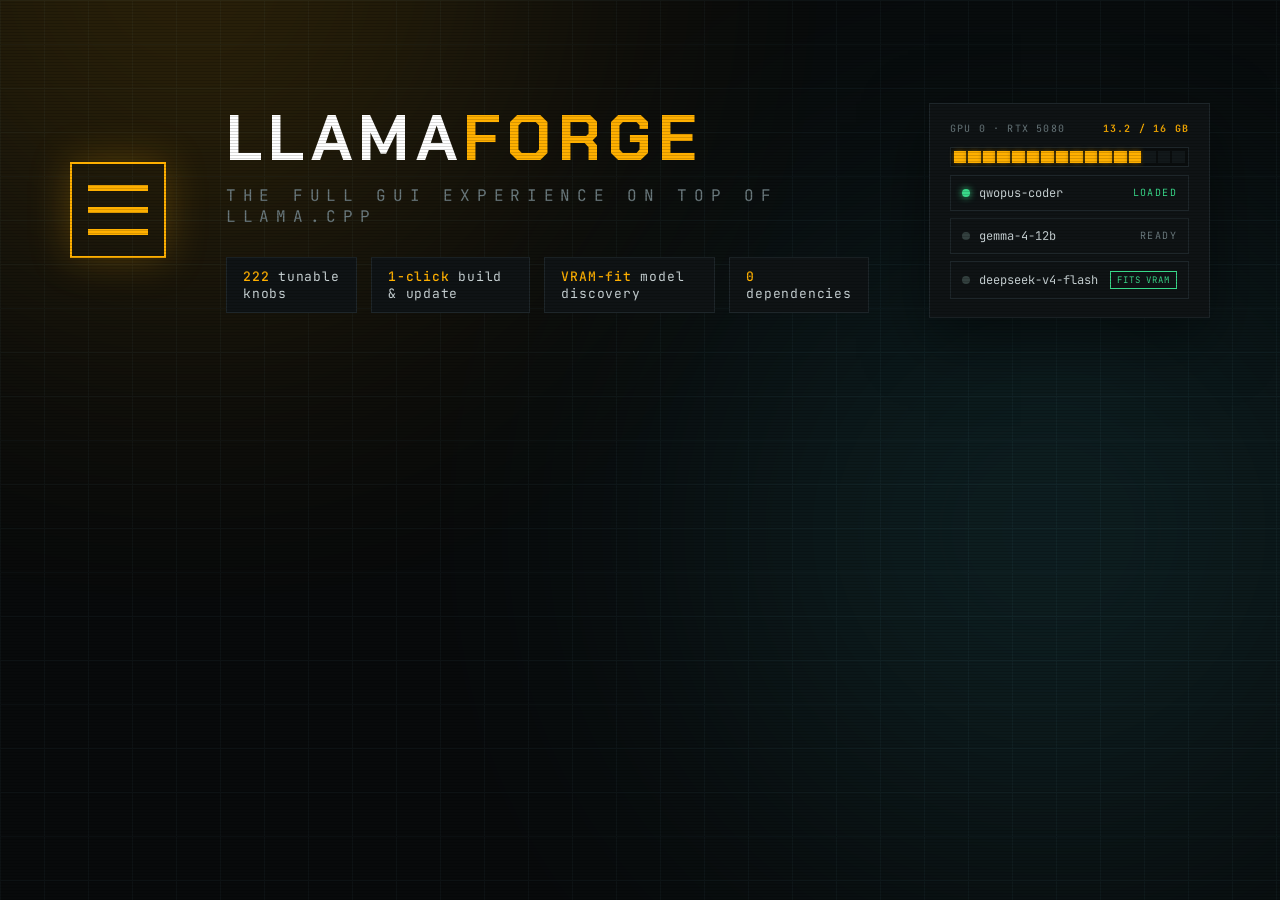
==== docs/hero.html @ 94600146 "README: hero banner + badges" ====
<!DOCTYPE html>
<html>
<head>
<meta charset="utf-8">
<link href="https://fonts.googleapis.com/css2?family=Chakra+Petch:wght@400;600;700&family=JetBrains+Mono:wght@400;500;700&display=swap" rel="stylesheet">
<style>
:root{--bg:#080a0b;--panel:#0f1315;--hair:#1e262a;--ink:#c8d2d4;--dim:#6b7a7e;
  --amber:#ffb000;--amber-dim:#7a5600;--cyan:#3fd7e6;--green:#39d98a;--red:#ff5c57;--grid:#0d1214}
*{box-sizing:border-box;margin:0}
body{width:1280px;height:420px;overflow:hidden;background:var(--bg);
  font-family:'JetBrains Mono',monospace;position:relative;
  background-image:linear-gradient(var(--grid) 1px,transparent 1px),linear-gradient(90deg,var(--grid) 1px,transparent 1px);
  background-size:44px 44px}
body::after{content:"";position:fixed;inset:0;pointer-events:none;
  background:repeating-linear-gradient(0deg,rgba(0,0,0,.15) 0,rgba(0,0,0,.15) 1px,transparent 1px,transparent 3px)}
.glow{position:absolute;width:700px;height:700px;border-radius:50%;filter:blur(140px);opacity:.14}
.g1{background:var(--amber);top:-380px;left:-160px}
.g2{background:var(--cyan);bottom:-460px;right:-120px;opacity:.10}
.wrap{position:relative;height:100%;display:flex;align-items:center;padding:0 70px;gap:60px}
.logo{width:96px;height:96px;border:2px solid var(--amber);position:relative;flex:none;box-shadow:0 0 40px rgba(255,176,0,.25)}
.logo::before{content:"";position:absolute;left:16px;right:16px;top:50%;height:6px;transform:translateY(-3px);
  background:var(--amber);box-shadow:0 -22px 0 var(--amber),0 22px 0 var(--amber)}
h1{font-family:'Chakra Petch';font-weight:700;font-size:64px;letter-spacing:.1em;color:#fff;line-height:1}
h1 span{color:var(--amber)}
.tag{color:var(--dim);font-size:16px;letter-spacing:.42em;text-transform:uppercase;margin-top:14px}
.feats{display:flex;gap:14px;margin-top:30px}
.feat{border:1px solid var(--hair);background:var(--panel);padding:10px 16px;font-size:13px;color:var(--ink);letter-spacing:.06em}
.feat b{color:var(--amber);font-weight:500}
.panel{margin-left:auto;width:360px;background:var(--panel);border:1px solid var(--hair);padding:18px 20px;box-shadow:0 20px 60px rgba(0,0,0,.5)}
.ph{display:flex;justify-content:space-between;font-size:10px;letter-spacing:.12em;color:var(--dim);text-transform:uppercase;margin-bottom:12px;white-space:nowrap;gap:10px}
.ph b{color:var(--amber);font-weight:600}
.meter{height:20px;background:#0a0d0e;border:1px solid var(--hair);display:flex;gap:2px;padding:3px;margin-bottom:8px}
.seg{flex:1;background:#12181a}.on{background:var(--amber);box-shadow:0 0 5px var(--amber-dim)}
.mrow{display:flex;justify-content:space-between;align-items:center;font-size:12px;color:var(--ink);
  border:1px solid var(--hair);padding:9px 11px;margin-top:7px;white-space:nowrap;gap:10px}
.led{width:8px;height:8px;border-radius:50%;display:inline-block;margin-right:9px}
.lg{background:var(--green);box-shadow:0 0 7px var(--green)}
.ld{background:#33403f}
.st{font-size:10px;letter-spacing:.14em;color:var(--green)}
.std{font-size:10px;letter-spacing:.14em;color:var(--dim)}
.fit{font-size:9px;letter-spacing:.1em;color:var(--green);border:1px solid var(--green);padding:2px 6px}
</style>
</head>
<body>
<div class="glow g1"></div><div class="glow g2"></div>
<div class="wrap">
  <div class="logo"></div>
  <div>
    <h1>LLAMA<span>FORGE</span></h1>
    <div class="tag">The full GUI experience on top of llama.cpp</div>
    <div class="feats">
      <div class="feat"><b>222</b> tunable knobs</div>
      <div class="feat"><b>1-click</b> build &amp; update</div>
      <div class="feat"><b>VRAM-fit</b> model discovery</div>
      <div class="feat"><b>0</b> dependencies</div>
    </div>
  </div>
  <div class="panel">
    <div class="ph"><span>GPU 0 &middot; RTX 5080</span><b>13.2 / 16 GB</b></div>
    <div class="meter">
      <div class="seg on"></div><div class="seg on"></div><div class="seg on"></div><div class="seg on"></div>
      <div class="seg on"></div><div class="seg on"></div><div class="seg on"></div><div class="seg on"></div>
      <div class="seg on"></div><div class="seg on"></div><div class="seg on"></div><div class="seg on"></div>
      <div class="seg on"></div><div class="seg"></div><div class="seg"></div><div class="seg"></div>
    </div>
    <div class="mrow"><span><span class="led lg"></span>qwopus-coder</span><span class="st">LOADED</span></div>
    <div class="mrow"><span><span class="led ld"></span>gemma-4-12b</span><span class="std">READY</span></div>
    <div class="mrow"><span><span class="led ld"></span>deepseek-v4-flash</span><span class="fit">FITS VRAM</span></div>
  </div>
</div>
</body>
</html>
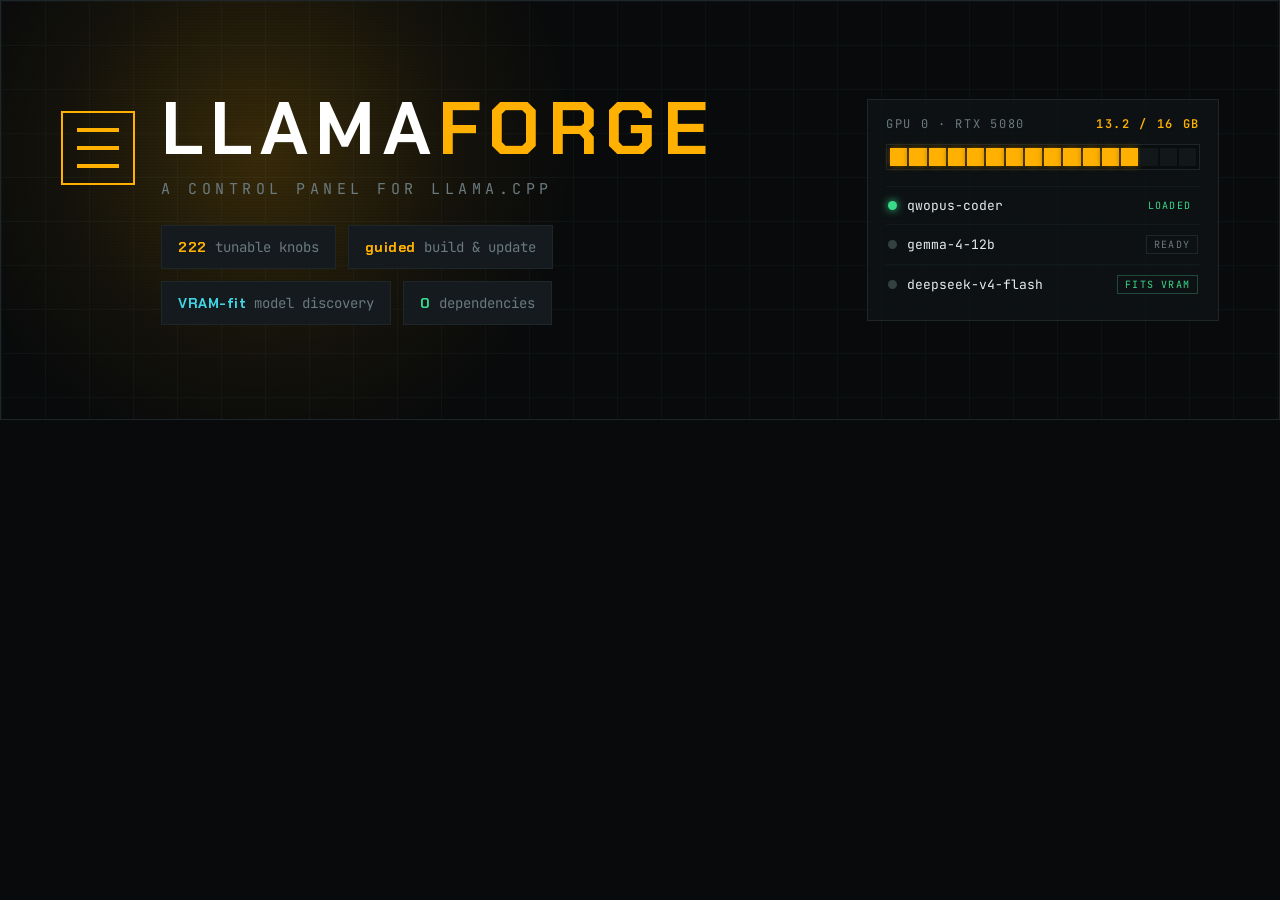
==== commit 40f80109: "docs: sync hero.html source with regenerated banner Co-Authored-By: Claude Opus 4.8 <noreply@anthrop" ====
--- a/docs/hero.html
+++ b/docs/hero.html
@@ -1,71 +1,83 @@
 <!DOCTYPE html>
-<html>
+<html lang="en">
 <head>
 <meta charset="utf-8">
+<!-- Source for docs/hero.png. Regenerate at 1280x420 with Chrome headless:
+     chrome --headless --disable-gpu --force-device-scale-factor=2 \
+       --window-size=1280,420 --virtual-time-budget=4000 \
+       --screenshot=docs/_hero_2x.png file:///.../docs/hero.html
+     then downscale _hero_2x.png (2560x840) -> docs/hero.png with LANCZOS. -->
+<link rel="preconnect" href="https://fonts.googleapis.com">
+<link rel="preconnect" href="https://fonts.gstatic.com" crossorigin>
 <link href="https://fonts.googleapis.com/css2?family=Chakra+Petch:wght@400;600;700&family=JetBrains+Mono:wght@400;500;700&display=swap" rel="stylesheet">
 <style>
-:root{--bg:#080a0b;--panel:#0f1315;--hair:#1e262a;--ink:#c8d2d4;--dim:#6b7a7e;
-  --amber:#ffb000;--amber-dim:#7a5600;--cyan:#3fd7e6;--green:#39d98a;--red:#ff5c57;--grid:#0d1214}
-*{box-sizing:border-box;margin:0}
-body{width:1280px;height:420px;overflow:hidden;background:var(--bg);
-  font-family:'JetBrains Mono',monospace;position:relative;
+:root{
+  --bg:#080a0b;--panel:#0f1315;--panel2:#141a1d;--hair:#1e262a;
+  --ink:#c8d2d4;--dim:#6b7a7e;--amber:#ffb000;--amber-dim:#7a5600;
+  --cyan:#3fd7e6;--green:#39d98a;--red:#ff5c57;--grid:#0d1214;
+  --mono:'JetBrains Mono',ui-monospace,monospace;--disp:'Chakra Petch',var(--mono);
+}
+*{box-sizing:border-box;margin:0;padding:0}
+html,body{width:1280px;height:420px;overflow:hidden;background:var(--bg);color:var(--ink);font-family:var(--mono)}
+.hero{position:relative;width:1280px;height:420px;overflow:hidden;border:1px solid var(--hair);
   background-image:linear-gradient(var(--grid) 1px,transparent 1px),linear-gradient(90deg,var(--grid) 1px,transparent 1px);
-  background-size:44px 44px}
-body::after{content:"";position:fixed;inset:0;pointer-events:none;
-  background:repeating-linear-gradient(0deg,rgba(0,0,0,.15) 0,rgba(0,0,0,.15) 1px,transparent 1px,transparent 3px)}
-.glow{position:absolute;width:700px;height:700px;border-radius:50%;filter:blur(140px);opacity:.14}
-.g1{background:var(--amber);top:-380px;left:-160px}
-.g2{background:var(--cyan);bottom:-460px;right:-120px;opacity:.10}
-.wrap{position:relative;height:100%;display:flex;align-items:center;padding:0 70px;gap:60px}
-.logo{width:96px;height:96px;border:2px solid var(--amber);position:relative;flex:none;box-shadow:0 0 40px rgba(255,176,0,.25)}
-.logo::before{content:"";position:absolute;left:16px;right:16px;top:50%;height:6px;transform:translateY(-3px);
-  background:var(--amber);box-shadow:0 -22px 0 var(--amber),0 22px 0 var(--amber)}
-h1{font-family:'Chakra Petch';font-weight:700;font-size:64px;letter-spacing:.1em;color:#fff;line-height:1}
+  background-size:44px 44px;display:flex;align-items:center;justify-content:space-between;padding:0 60px}
+.hero::before{content:"";position:absolute;left:-120px;top:-160px;width:760px;height:620px;
+  background:radial-gradient(circle at center,rgba(255,176,0,.20),rgba(255,176,0,.05) 40%,transparent 66%);pointer-events:none}
+.hero::after{content:"";position:absolute;inset:0;pointer-events:none;
+  background:repeating-linear-gradient(0deg,rgba(0,0,0,.16) 0,rgba(0,0,0,.16) 1px,transparent 1px,transparent 3px);
+  mix-blend-mode:multiply;opacity:.5}
+.left{position:relative;z-index:2;display:flex;gap:26px;align-items:flex-start}
+.logo{width:74px;height:74px;border:2px solid var(--amber);position:relative;flex:none;margin-top:16px}
+.logo::before{content:"";position:absolute;left:14px;right:14px;top:50%;height:4px;transform:translateY(-2px);
+  background:var(--amber);box-shadow:0 -18px 0 var(--amber),0 18px 0 var(--amber)}
+h1{font-family:var(--disp);font-weight:700;letter-spacing:.10em;font-size:74px;line-height:.94;color:#fff}
 h1 span{color:var(--amber)}
-.tag{color:var(--dim);font-size:16px;letter-spacing:.42em;text-transform:uppercase;margin-top:14px}
-.feats{display:flex;gap:14px;margin-top:30px}
-.feat{border:1px solid var(--hair);background:var(--panel);padding:10px 16px;font-size:13px;color:var(--ink);letter-spacing:.06em}
-.feat b{color:var(--amber);font-weight:500}
-.panel{margin-left:auto;width:360px;background:var(--panel);border:1px solid var(--hair);padding:18px 20px;box-shadow:0 20px 60px rgba(0,0,0,.5)}
-.ph{display:flex;justify-content:space-between;font-size:10px;letter-spacing:.12em;color:var(--dim);text-transform:uppercase;margin-bottom:12px;white-space:nowrap;gap:10px}
-.ph b{color:var(--amber);font-weight:600}
-.meter{height:20px;background:#0a0d0e;border:1px solid var(--hair);display:flex;gap:2px;padding:3px;margin-bottom:8px}
-.seg{flex:1;background:#12181a}.on{background:var(--amber);box-shadow:0 0 5px var(--amber-dim)}
-.mrow{display:flex;justify-content:space-between;align-items:center;font-size:12px;color:var(--ink);
-  border:1px solid var(--hair);padding:9px 11px;margin-top:7px;white-space:nowrap;gap:10px}
-.led{width:8px;height:8px;border-radius:50%;display:inline-block;margin-right:9px}
-.lg{background:var(--green);box-shadow:0 0 7px var(--green)}
-.ld{background:#33403f}
-.st{font-size:10px;letter-spacing:.14em;color:var(--green)}
-.std{font-size:10px;letter-spacing:.14em;color:var(--dim)}
-.fit{font-size:9px;letter-spacing:.1em;color:var(--green);border:1px solid var(--green);padding:2px 6px}
+.sub{color:var(--dim);font-size:15px;letter-spacing:.30em;text-transform:uppercase;margin:14px 0 26px;font-family:var(--disp)}
+.chips{display:flex;flex-wrap:wrap;gap:12px;max-width:600px}
+.chip{background:var(--panel2);border:1px solid var(--hair);padding:12px 16px;font-size:14px;line-height:1.3}
+.chip b{font-family:var(--disp);font-weight:700;letter-spacing:.04em}
+.chip .amber{color:var(--amber)}.chip .green{color:var(--green)}.chip .cyan{color:var(--cyan)}
+.chip span{color:var(--dim)}
+.panel{position:relative;z-index:2;width:352px;background:rgba(15,19,21,.85);border:1px solid var(--hair);padding:16px 18px;flex:none}
+.phead{display:flex;justify-content:space-between;align-items:baseline;font-size:12px;letter-spacing:.14em;text-transform:uppercase}
+.phead .g{color:var(--dim)}.phead .v{color:var(--amber);font-family:var(--disp);font-weight:600}
+.meter{height:26px;background:#0a0d0e;border:1px solid var(--hair);display:flex;gap:2px;padding:3px;margin:12px 0 16px}
+.seg{flex:1;background:#12181a}.seg.on{background:var(--amber);box-shadow:0 0 6px var(--amber-dim)}
+.mrow{display:flex;align-items:center;gap:10px;padding:10px 2px;border-top:1px solid #131a1c}
+.led{width:9px;height:9px;border-radius:50%;background:#33403f;flex:none}
+.led.loaded{background:var(--green);box-shadow:0 0 8px var(--green)}
+.mname{flex:1;color:#e6eeef;font-size:13px;overflow:hidden;text-overflow:ellipsis;white-space:nowrap}
+.mtag{font-size:10px;letter-spacing:.12em;text-transform:uppercase;color:var(--dim);border:1px solid var(--hair);padding:2px 7px}
+.mtag.load{color:var(--green);border:none}.mtag.fit{color:var(--green);border-color:#1f4a37}
 </style>
 </head>
 <body>
-<div class="glow g1"></div><div class="glow g2"></div>
-<div class="wrap">
-  <div class="logo"></div>
-  <div>
-    <h1>LLAMA<span>FORGE</span></h1>
-    <div class="tag">The full GUI experience on top of llama.cpp</div>
-    <div class="feats">
-      <div class="feat"><b>222</b> tunable knobs</div>
-      <div class="feat"><b>1-click</b> build &amp; update</div>
-      <div class="feat"><b>VRAM-fit</b> model discovery</div>
-      <div class="feat"><b>0</b> dependencies</div>
+<div class="hero">
+  <div class="left">
+    <div class="logo"></div>
+    <div>
+      <h1>LLAMA<span>FORGE</span></h1>
+      <div class="sub">a control panel for llama.cpp</div>
+      <div class="chips">
+        <div class="chip"><b class="amber">222</b> <span>tunable knobs</span></div>
+        <div class="chip"><b class="amber">guided</b> <span>build &amp; update</span></div>
+        <div class="chip"><b class="cyan">VRAM-fit</b> <span>model discovery</span></div>
+        <div class="chip"><b class="green">0</b> <span>dependencies</span></div>
+      </div>
     </div>
   </div>
   <div class="panel">
-    <div class="ph"><span>GPU 0 &middot; RTX 5080</span><b>13.2 / 16 GB</b></div>
+    <div class="phead"><span class="g">GPU 0 &middot; RTX 5080</span><span class="v">13.2 / 16 GB</span></div>
     <div class="meter">
       <div class="seg on"></div><div class="seg on"></div><div class="seg on"></div><div class="seg on"></div>
       <div class="seg on"></div><div class="seg on"></div><div class="seg on"></div><div class="seg on"></div>
       <div class="seg on"></div><div class="seg on"></div><div class="seg on"></div><div class="seg on"></div>
       <div class="seg on"></div><div class="seg"></div><div class="seg"></div><div class="seg"></div>
     </div>
-    <div class="mrow"><span><span class="led lg"></span>qwopus-coder</span><span class="st">LOADED</span></div>
-    <div class="mrow"><span><span class="led ld"></span>gemma-4-12b</span><span class="std">READY</span></div>
-    <div class="mrow"><span><span class="led ld"></span>deepseek-v4-flash</span><span class="fit">FITS VRAM</span></div>
+    <div class="mrow"><span class="led loaded"></span><span class="mname">qwopus-coder</span><span class="mtag load">Loaded</span></div>
+    <div class="mrow"><span class="led"></span><span class="mname">gemma-4-12b</span><span class="mtag">Ready</span></div>
+    <div class="mrow"><span class="led"></span><span class="mname">deepseek-v4-flash</span><span class="mtag fit">Fits VRAM</span></div>
   </div>
 </div>
 </body>
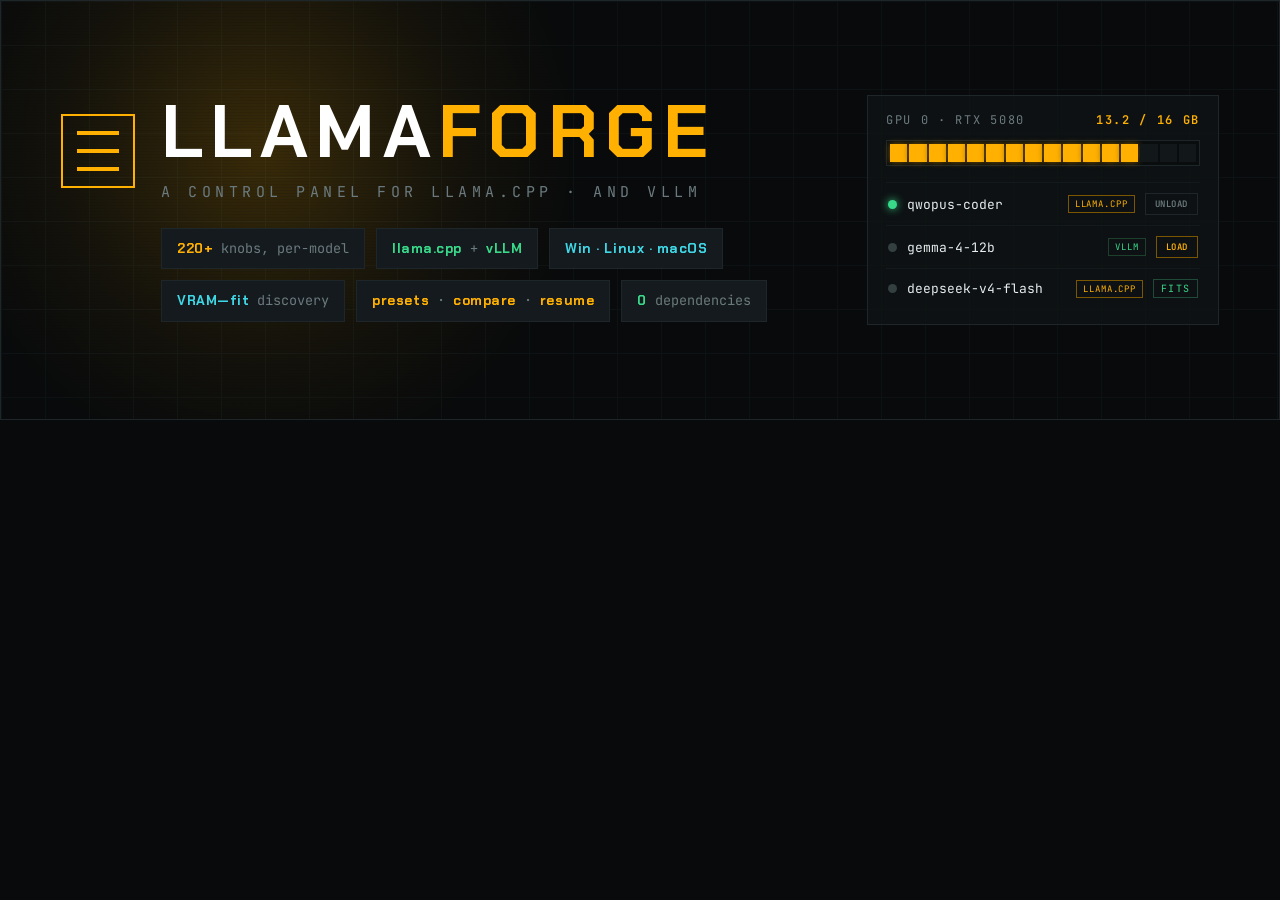
==== commit 3e3d6508: "docs: refresh hero + add Models/Compare screenshots for the new features Hero now reflects the two-e" ====
--- a/docs/hero.html
+++ b/docs/hero.html
@@ -34,8 +34,8 @@
 h1{font-family:var(--disp);font-weight:700;letter-spacing:.10em;font-size:74px;line-height:.94;color:#fff}
 h1 span{color:var(--amber)}
 .sub{color:var(--dim);font-size:15px;letter-spacing:.30em;text-transform:uppercase;margin:14px 0 26px;font-family:var(--disp)}
-.chips{display:flex;flex-wrap:wrap;gap:12px;max-width:600px}
-.chip{background:var(--panel2);border:1px solid var(--hair);padding:12px 16px;font-size:14px;line-height:1.3}
+.chips{display:flex;flex-wrap:wrap;gap:11px;max-width:610px}
+.chip{background:var(--panel2);border:1px solid var(--hair);padding:11px 15px;font-size:13.5px;line-height:1.3}
 .chip b{font-family:var(--disp);font-weight:700;letter-spacing:.04em}
 .chip .amber{color:var(--amber)}.chip .green{color:var(--green)}.chip .cyan{color:var(--cyan)}
 .chip span{color:var(--dim)}
@@ -50,6 +50,11 @@
 .mname{flex:1;color:#e6eeef;font-size:13px;overflow:hidden;text-overflow:ellipsis;white-space:nowrap}
 .mtag{font-size:10px;letter-spacing:.12em;text-transform:uppercase;color:var(--dim);border:1px solid var(--hair);padding:2px 7px}
 .mtag.load{color:var(--green);border:none}.mtag.fit{color:var(--green);border-color:#1f4a37}
+.be{font-size:9px;letter-spacing:.1em;text-transform:uppercase;padding:2px 6px;border:1px solid var(--hair)}
+.be.cpp{color:var(--amber);border-color:var(--amber-dim)}.be.vllm{color:var(--green);border-color:#1c402c}
+.qbtn{font-family:var(--disp);font-weight:600;letter-spacing:.06em;text-transform:uppercase;font-size:9px;
+  padding:4px 9px;border:1px solid var(--amber-dim);color:var(--amber)}
+.qbtn.stop{border-color:var(--hair);color:var(--dim)}
 </style>
 </head>
 <body>
@@ -58,11 +63,13 @@
     <div class="logo"></div>
     <div>
       <h1>LLAMA<span>FORGE</span></h1>
-      <div class="sub">a control panel for llama.cpp</div>
+      <div class="sub">a control panel for llama.cpp &middot; and vLLM</div>
       <div class="chips">
-        <div class="chip"><b class="amber">222</b> <span>tunable knobs</span></div>
-        <div class="chip"><b class="amber">guided</b> <span>build &amp; update</span></div>
-        <div class="chip"><b class="cyan">VRAM-fit</b> <span>model discovery</span></div>
+        <div class="chip"><b class="amber">220+</b> <span>knobs, per&#8209;model</span></div>
+        <div class="chip"><b class="green">llama.cpp</b> <span>+</span> <b class="green">vLLM</b></div>
+        <div class="chip"><b class="cyan">Win &middot; Linux &middot; macOS</b></div>
+        <div class="chip"><b class="cyan">VRAM&#8209;fit</b> <span>discovery</span></div>
+        <div class="chip"><b class="amber">presets</b> <span>&middot;</span> <b class="amber">compare</b> <span>&middot;</span> <b class="amber">resume</b></div>
         <div class="chip"><b class="green">0</b> <span>dependencies</span></div>
       </div>
     </div>
@@ -75,9 +82,9 @@
       <div class="seg on"></div><div class="seg on"></div><div class="seg on"></div><div class="seg on"></div>
       <div class="seg on"></div><div class="seg"></div><div class="seg"></div><div class="seg"></div>
     </div>
-    <div class="mrow"><span class="led loaded"></span><span class="mname">qwopus-coder</span><span class="mtag load">Loaded</span></div>
-    <div class="mrow"><span class="led"></span><span class="mname">gemma-4-12b</span><span class="mtag">Ready</span></div>
-    <div class="mrow"><span class="led"></span><span class="mname">deepseek-v4-flash</span><span class="mtag fit">Fits VRAM</span></div>
+    <div class="mrow"><span class="led loaded"></span><span class="mname">qwopus-coder</span><span class="be cpp">llama.cpp</span><span class="qbtn stop">Unload</span></div>
+    <div class="mrow"><span class="led"></span><span class="mname">gemma-4-12b</span><span class="be vllm">vLLM</span><span class="qbtn">Load</span></div>
+    <div class="mrow"><span class="led"></span><span class="mname">deepseek-v4-flash</span><span class="be cpp">llama.cpp</span><span class="mtag fit">Fits</span></div>
   </div>
 </div>
 </body>
